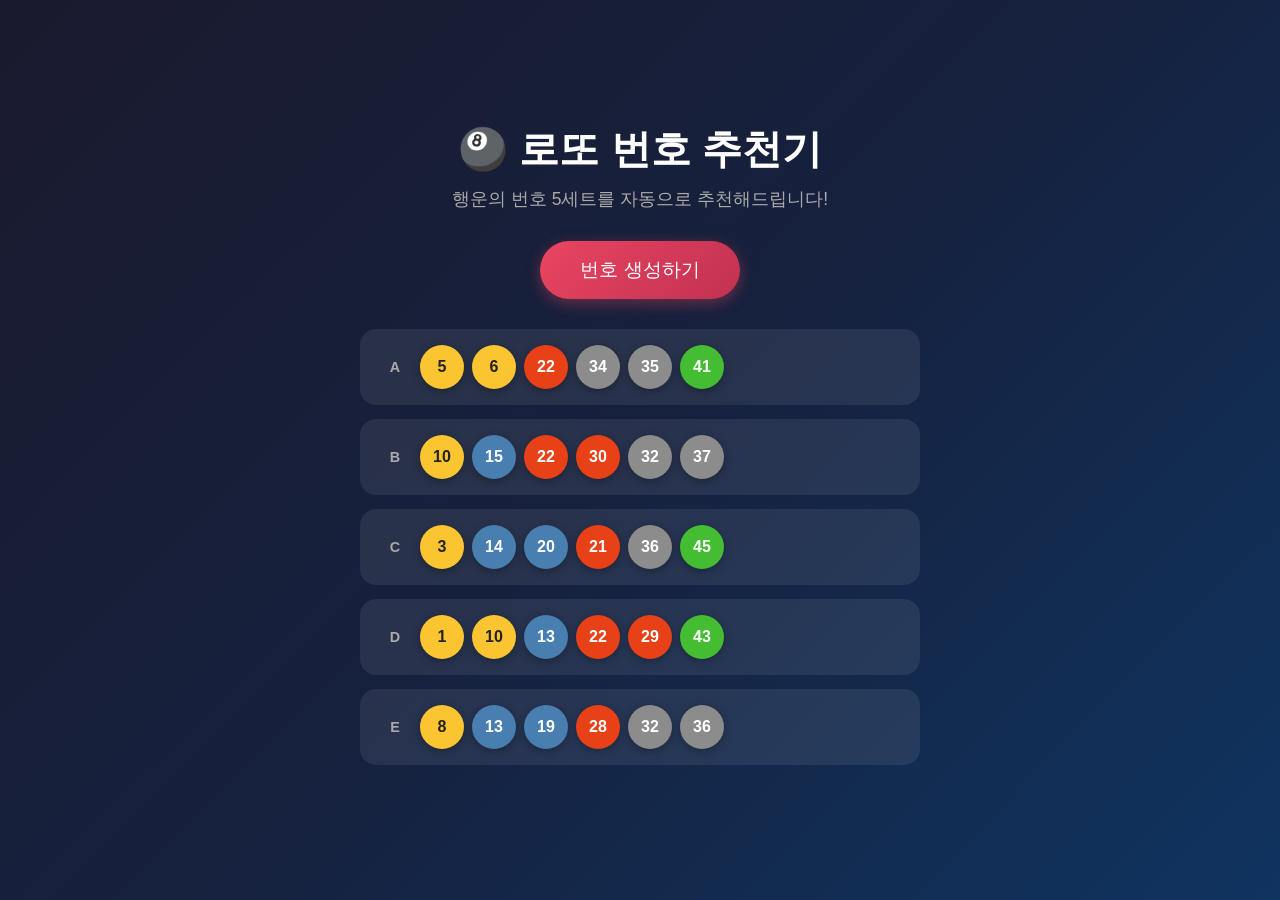
==== index.html @ ea596869 "Add lotto number generator page Create an interactive page that recommends 5 sets of Korean lotto (6" ====
<!doctype html>
<html lang="ko">
<head>
  <meta charset="UTF-8" />
  <meta name="viewport" content="width=device-width, initial-scale=1.0" />
  <title>로또 번호 추천기</title>
  <link href='/style.css' rel='stylesheet'>
</head>
<body>
  <div class="container">
    <h1>🎱 로또 번호 추천기</h1>
    <p class="subtitle">행운의 번호 5세트를 자동으로 추천해드립니다!</p>
    <button id="generateBtn" onclick="generateLotto()">번호 생성하기</button>
    <div id="results"></div>
  </div>
  <script defer type="text/javascript" src="/main.js"></script>
</body>
</html>
---- style.css ----
* {
  margin: 0;
  padding: 0;
  box-sizing: border-box;
}

body {
  font-family: 'Segoe UI', Tahoma, Geneva, Verdana, sans-serif;
  background: linear-gradient(135deg, #1a1a2e, #16213e, #0f3460);
  min-height: 100vh;
  display: flex;
  justify-content: center;
  align-items: center;
  color: #fff;
}

.container {
  text-align: center;
  padding: 40px 20px;
  max-width: 600px;
  width: 100%;
}

h1 {
  font-size: 2.5rem;
  margin-bottom: 10px;
}

.subtitle {
  font-size: 1.1rem;
  color: #aaa;
  margin-bottom: 30px;
}

#generateBtn {
  background: linear-gradient(135deg, #e94560, #c23152);
  color: #fff;
  border: none;
  padding: 16px 40px;
  font-size: 1.2rem;
  border-radius: 50px;
  cursor: pointer;
  transition: transform 0.2s, box-shadow 0.2s;
  box-shadow: 0 4px 15px rgba(233, 69, 96, 0.4);
}

#generateBtn:hover {
  transform: scale(1.05);
  box-shadow: 0 6px 20px rgba(233, 69, 96, 0.6);
}

#generateBtn:active {
  transform: scale(0.98);
}

#results {
  margin-top: 30px;
}

.set {
  background: rgba(255, 255, 255, 0.08);
  border-radius: 16px;
  padding: 16px 20px;
  margin-bottom: 14px;
  display: flex;
  align-items: center;
  gap: 10px;
  animation: fadeIn 0.4s ease forwards;
  opacity: 0;
}

.set-label {
  font-weight: bold;
  font-size: 0.9rem;
  color: #aaa;
  min-width: 30px;
}

.balls {
  display: flex;
  gap: 8px;
  flex-wrap: wrap;
}

.ball {
  width: 44px;
  height: 44px;
  border-radius: 50%;
  display: flex;
  justify-content: center;
  align-items: center;
  font-weight: bold;
  font-size: 1rem;
  color: #fff;
  box-shadow: 0 2px 8px rgba(0, 0, 0, 0.3);
}

.ball.range-1 { background: #fbc531; color: #222; }
.ball.range-2 { background: #487eb0; }
.ball.range-3 { background: #e84118; }
.ball.range-4 { background: #8c8c8c; }
.ball.range-5 { background: #44bd32; }

@keyframes fadeIn {
  from { opacity: 0; transform: translateY(10px); }
  to { opacity: 1; transform: translateY(0); }
}
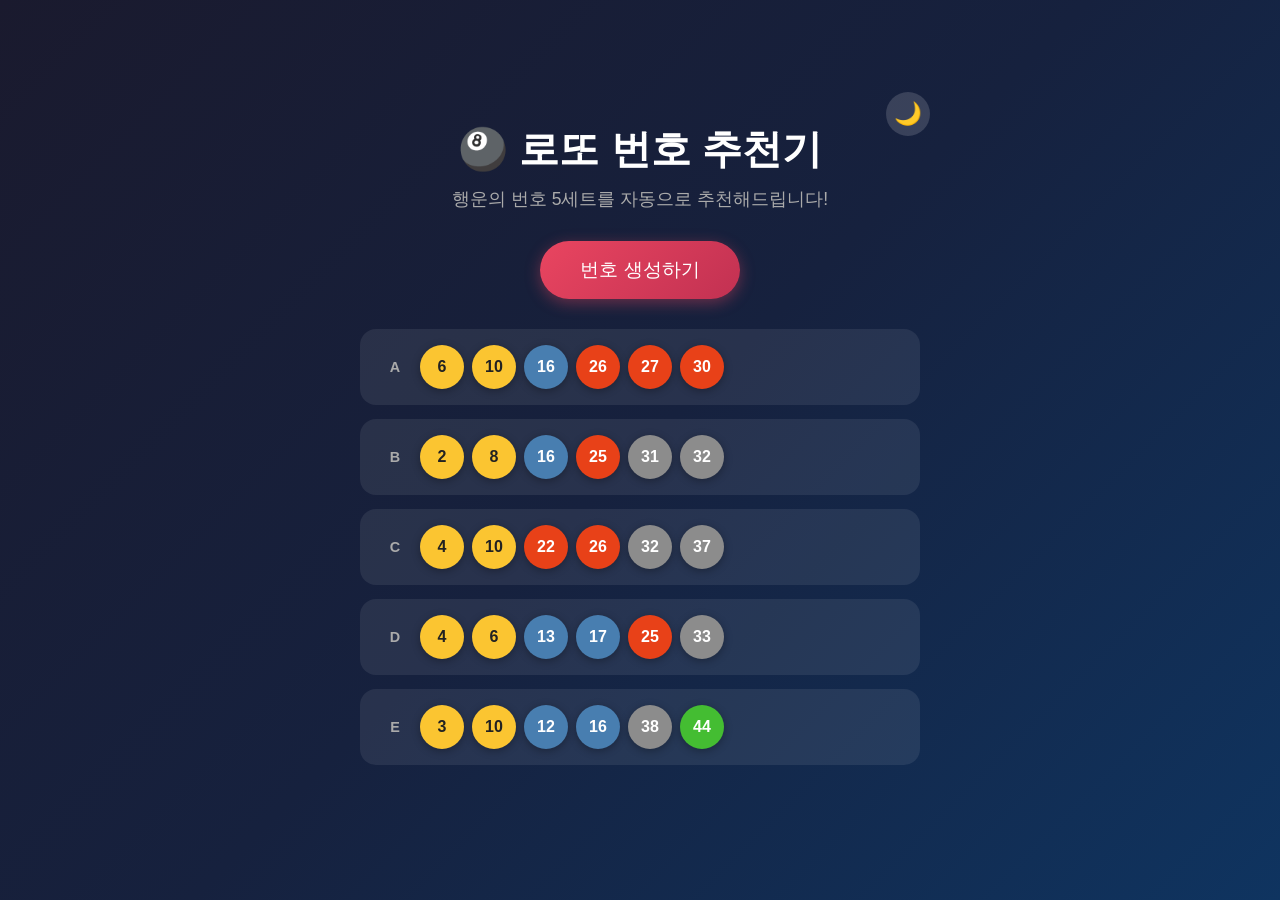
==== commit 384334e9: "Add dark/light mode toggle Add theme toggle button with localStorage persistence. Default is dark mo" ====
--- a/index.html
+++ b/index.html
@@ -8,6 +8,7 @@
 </head>
 <body>
   <div class="container">
+    <button id="themeToggle" onclick="toggleTheme()" aria-label="테마 전환">🌙</button>
     <h1>🎱 로또 번호 추천기</h1>
     <p class="subtitle">행운의 번호 5세트를 자동으로 추천해드립니다!</p>
     <button id="generateBtn" onclick="generateLotto()">번호 생성하기</button>
--- a/style.css
+++ b/style.css
@@ -4,6 +4,7 @@
   box-sizing: border-box;
 }
 
+/* Dark mode (default) */
 body {
   font-family: 'Segoe UI', Tahoma, Geneva, Verdana, sans-serif;
   background: linear-gradient(135deg, #1a1a2e, #16213e, #0f3460);
@@ -12,6 +13,13 @@
   justify-content: center;
   align-items: center;
   color: #fff;
+  transition: background 0.4s, color 0.4s;
+}
+
+/* Light mode */
+body.light {
+  background: linear-gradient(135deg, #f0f4f8, #d9e2ec, #bcccdc);
+  color: #222;
 }
 
 .container {
@@ -19,6 +27,7 @@
   padding: 40px 20px;
   max-width: 600px;
   width: 100%;
+  position: relative;
 }
 
 h1 {
@@ -30,6 +39,39 @@
   font-size: 1.1rem;
   color: #aaa;
   margin-bottom: 30px;
+  transition: color 0.4s;
+}
+
+body.light .subtitle {
+  color: #555;
+}
+
+/* Theme toggle button */
+#themeToggle {
+  position: absolute;
+  top: 10px;
+  right: 10px;
+  background: rgba(255, 255, 255, 0.15);
+  border: none;
+  width: 44px;
+  height: 44px;
+  border-radius: 50%;
+  font-size: 1.4rem;
+  cursor: pointer;
+  transition: background 0.3s, transform 0.2s;
+}
+
+#themeToggle:hover {
+  background: rgba(255, 255, 255, 0.25);
+  transform: scale(1.1);
+}
+
+body.light #themeToggle {
+  background: rgba(0, 0, 0, 0.1);
+}
+
+body.light #themeToggle:hover {
+  background: rgba(0, 0, 0, 0.2);
 }
 
 #generateBtn {
@@ -67,6 +109,11 @@
   gap: 10px;
   animation: fadeIn 0.4s ease forwards;
   opacity: 0;
+  transition: background 0.4s;
+}
+
+body.light .set {
+  background: rgba(0, 0, 0, 0.06);
 }
 
 .set-label {
@@ -74,6 +121,11 @@
   font-size: 0.9rem;
   color: #aaa;
   min-width: 30px;
+  transition: color 0.4s;
+}
+
+body.light .set-label {
+  color: #666;
 }
 
 .balls {
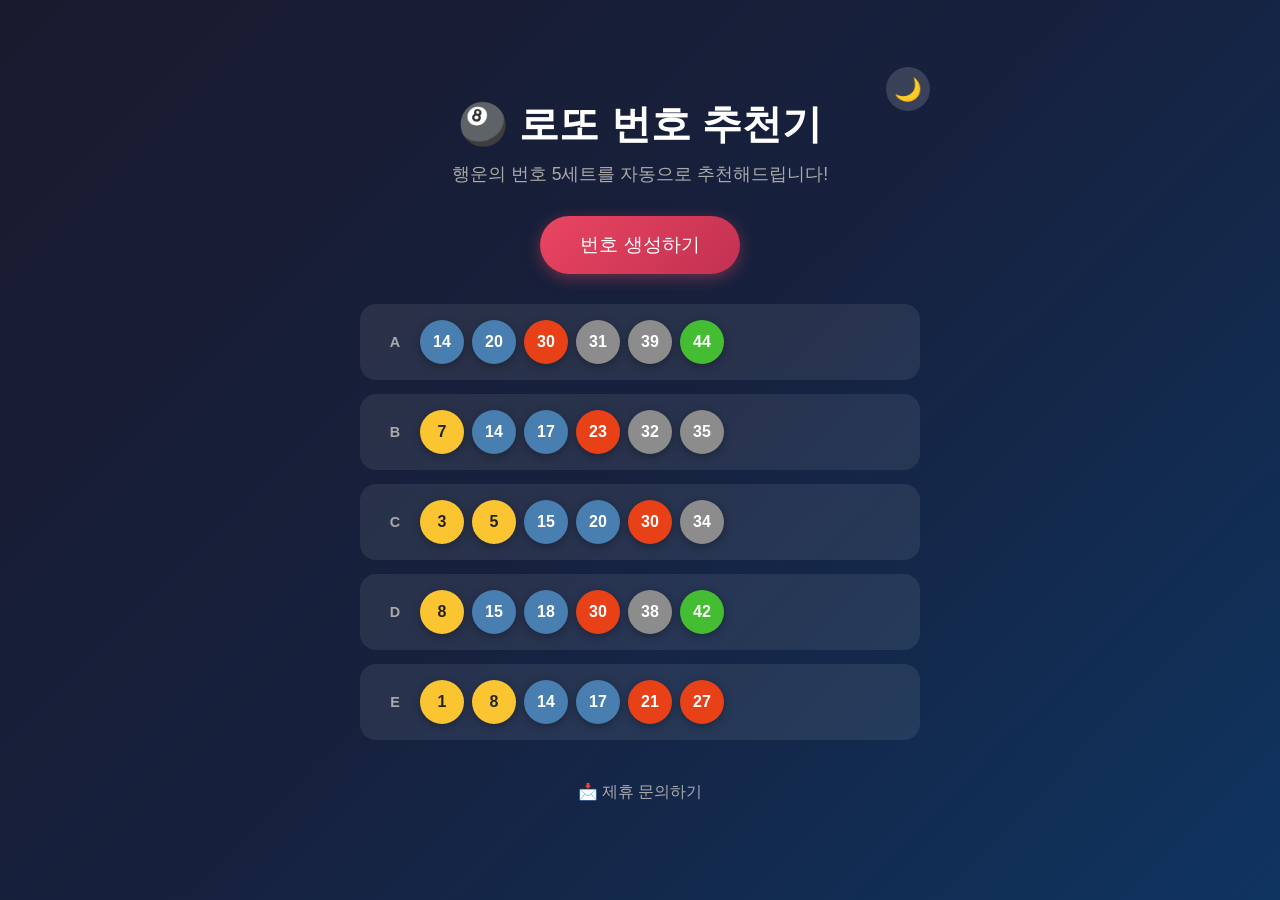
==== commit 532532ad: "Add partnership inquiry form with Formspree Add contact page with company name, contact person, emai" ====
--- a/index.html
+++ b/index.html
@@ -13,6 +13,7 @@
     <p class="subtitle">행운의 번호 5세트를 자동으로 추천해드립니다!</p>
     <button id="generateBtn" onclick="generateLotto()">번호 생성하기</button>
     <div id="results"></div>
+    <a href="/contact.html" class="contact-link">📩 제휴 문의하기</a>
   </div>
   <script defer type="text/javascript" src="/main.js"></script>
 </body>
--- a/style.css
+++ b/style.css
@@ -153,6 +153,23 @@
 .ball.range-4 { background: #8c8c8c; }
 .ball.range-5 { background: #44bd32; }
 
+.contact-link {
+  display: inline-block;
+  margin-top: 28px;
+  color: #aaa;
+  text-decoration: none;
+  font-size: 1rem;
+  transition: color 0.3s;
+}
+
+.contact-link:hover {
+  color: #e94560;
+}
+
+body.light .contact-link {
+  color: #666;
+}
+
 @keyframes fadeIn {
   from { opacity: 0; transform: translateY(10px); }
   to { opacity: 1; transform: translateY(0); }
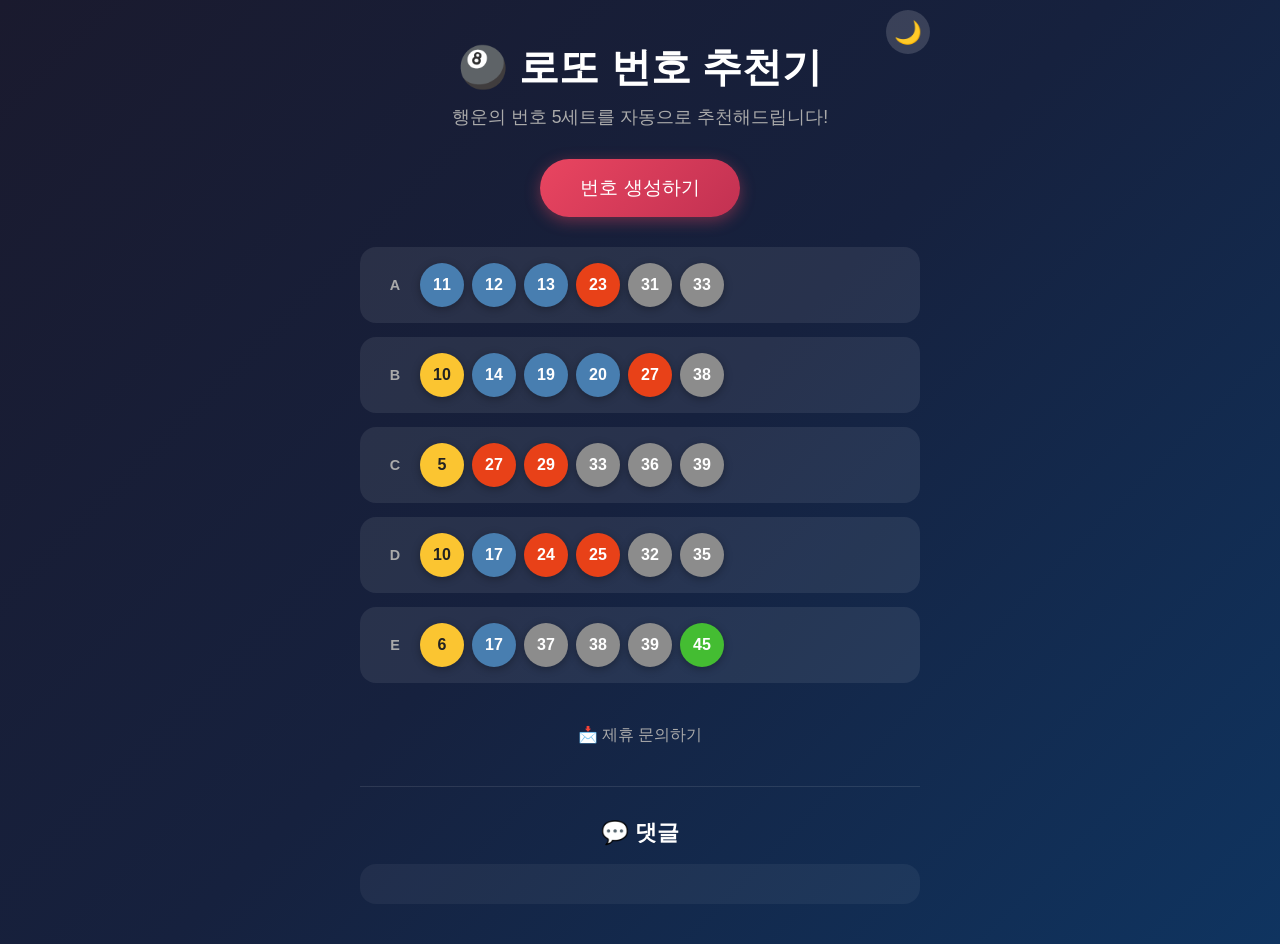
==== commit e840daad: "Add Disqus comments section to main page Integrate Disqus comment widget at the bottom of the lotto " ====
--- a/index.html
+++ b/index.html
@@ -14,7 +14,22 @@
     <button id="generateBtn" onclick="generateLotto()">번호 생성하기</button>
     <div id="results"></div>
     <a href="/contact.html" class="contact-link">📩 제휴 문의하기</a>
+
+    <div class="disqus-section">
+      <h2>💬 댓글</h2>
+      <div id="disqus_thread"></div>
+    </div>
   </div>
+
+  <script>
+    (function() {
+      var d = document, s = d.createElement('script');
+      s.src = 'https://roddo-beonho-cuceongi.disqus.com/embed.js';
+      s.setAttribute('data-timestamp', +new Date());
+      (d.head || d.body).appendChild(s);
+    })();
+  </script>
+  <noscript>Please enable JavaScript to view the <a href="https://disqus.com/?ref_noscript">comments powered by Disqus.</a></noscript>
   <script defer type="text/javascript" src="/main.js"></script>
 </body>
 </html>
--- a/style.css
+++ b/style.css
@@ -170,6 +170,33 @@
   color: #666;
 }
 
+.disqus-section {
+  margin-top: 40px;
+  padding-top: 30px;
+  border-top: 1px solid rgba(255, 255, 255, 0.1);
+  text-align: left;
+}
+
+body.light .disqus-section {
+  border-top-color: rgba(0, 0, 0, 0.1);
+}
+
+.disqus-section h2 {
+  font-size: 1.4rem;
+  margin-bottom: 16px;
+  text-align: center;
+}
+
+#disqus_thread {
+  background: rgba(255, 255, 255, 0.05);
+  border-radius: 16px;
+  padding: 20px;
+}
+
+body.light #disqus_thread {
+  background: rgba(0, 0, 0, 0.03);
+}
+
 @keyframes fadeIn {
   from { opacity: 0; transform: translateY(10px); }
   to { opacity: 1; transform: translateY(0); }
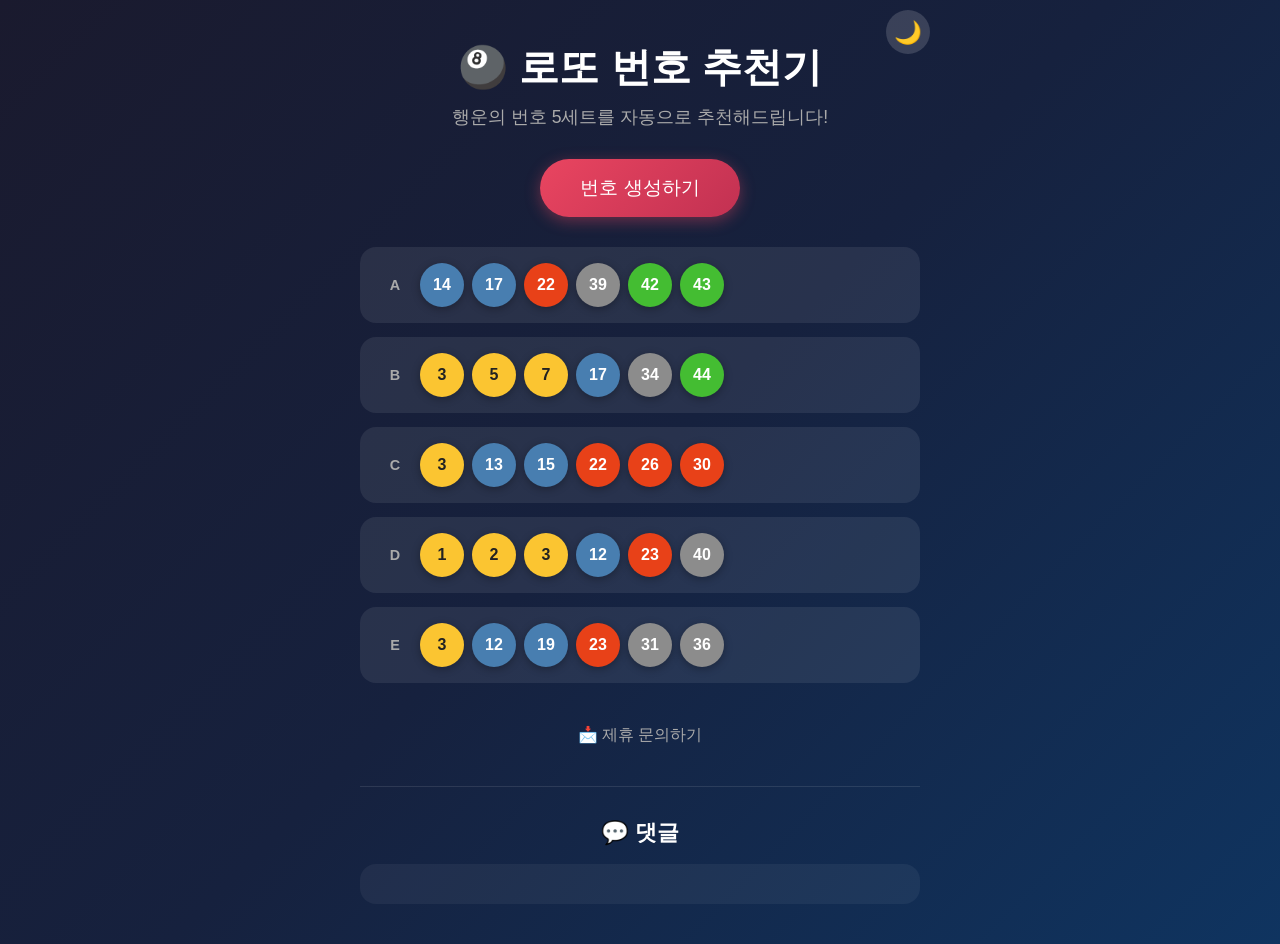
==== commit 80995f7b: "Add Google AdSense to all pages Add AdSense script (ca-pub-8860670766512405) to index.html and conta" ====
--- a/index.html
+++ b/index.html
@@ -5,6 +5,8 @@
   <meta name="viewport" content="width=device-width, initial-scale=1.0" />
   <title>로또 번호 추천기</title>
   <link href='/style.css' rel='stylesheet'>
+  <script async src="https://pagead2.googlesyndication.com/pagead/js/adsbygoogle.js?client=ca-pub-8860670766512405"
+     crossorigin="anonymous"></script>
 </head>
 <body>
   <div class="container">
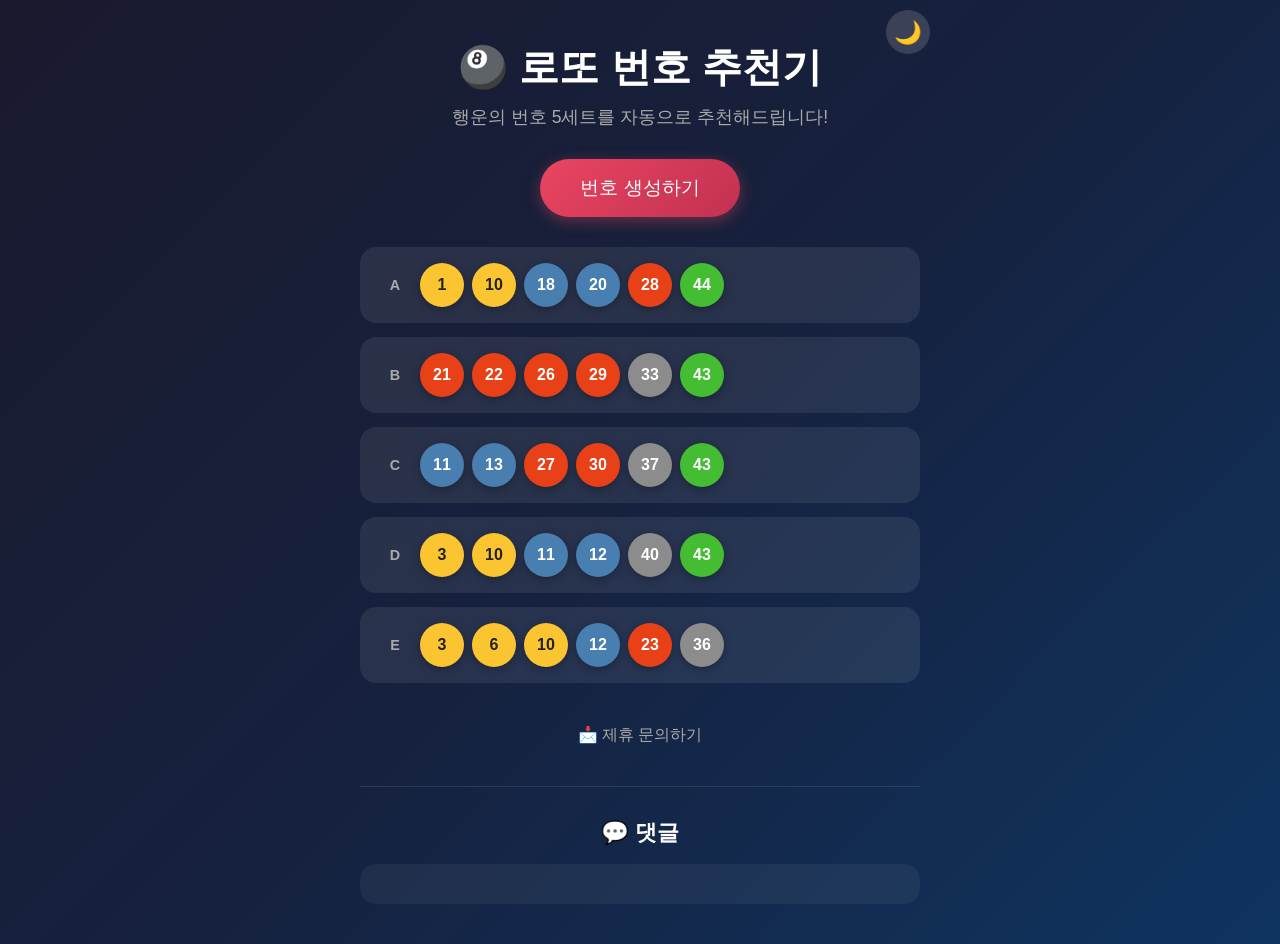
==== commit 50276673: "Add ads.txt and AdSense meta tag for site verification Add ads.txt for AdSense publisher verificatio" ====
--- a/index.html
+++ b/index.html
@@ -3,6 +3,7 @@
 <head>
   <meta charset="UTF-8" />
   <meta name="viewport" content="width=device-width, initial-scale=1.0" />
+  <meta name="google-adsense-account" content="ca-pub-8860670766512405">
   <title>로또 번호 추천기</title>
   <link href='/style.css' rel='stylesheet'>
   <script async src="https://pagead2.googlesyndication.com/pagead/js/adsbygoogle.js?client=ca-pub-8860670766512405"
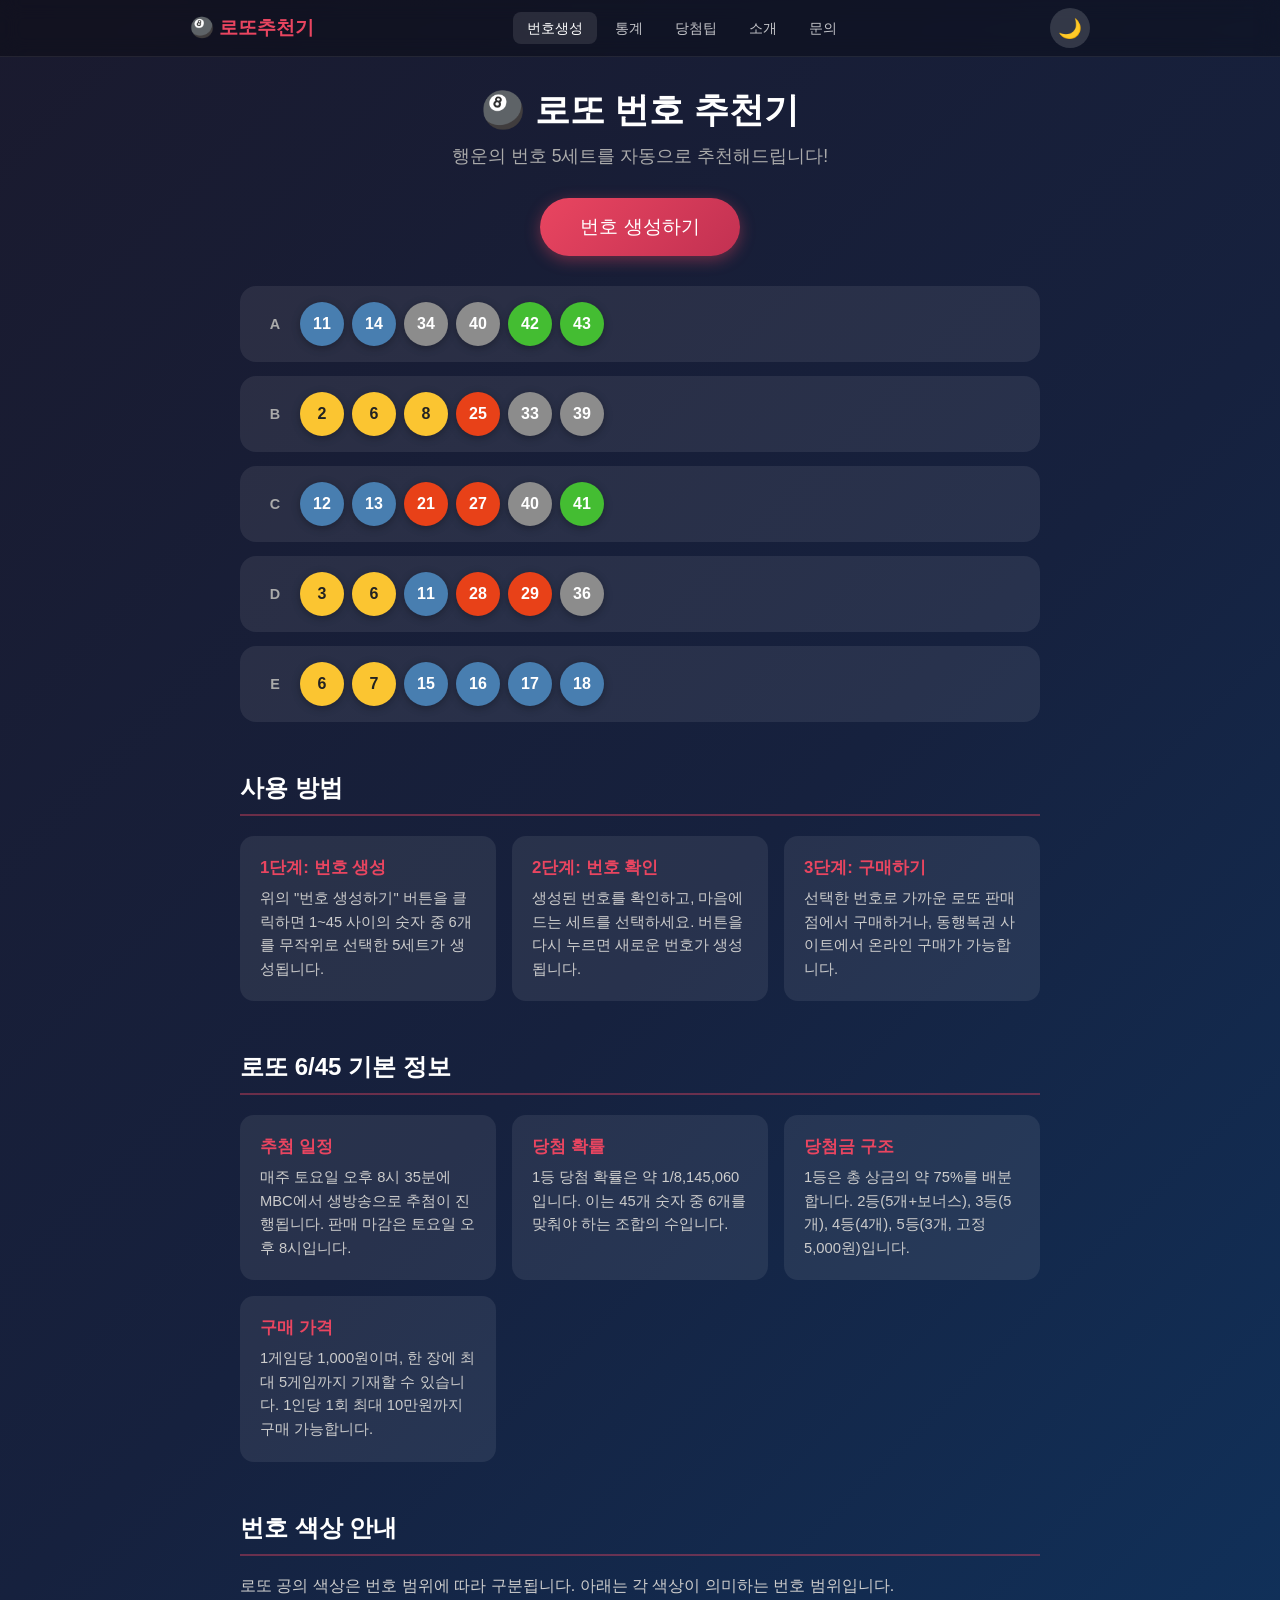
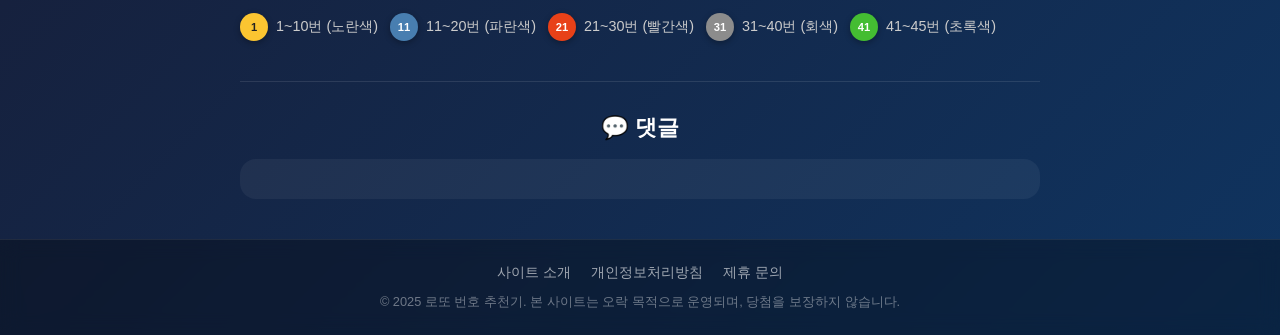
==== commit 67aa1b2d: "Add rich content pages and site-wide navigation for AdSense readiness Add tips, stats, about, and pr" ====
--- a/index.html
+++ b/index.html
@@ -4,25 +4,131 @@
   <meta charset="UTF-8" />
   <meta name="viewport" content="width=device-width, initial-scale=1.0" />
   <meta name="google-adsense-account" content="ca-pub-8860670766512405">
-  <title>로또 번호 추천기</title>
+  <title>로또 번호 추천기 - 무료 로또 6/45 번호 생성기</title>
+  <meta name="description" content="로또 6/45 번호를 무료로 자동 생성해드립니다. 랜덤 번호 추천, 당첨 확률 정보, 번호 선택 전략까지 한곳에서 확인하세요.">
+  <meta name="keywords" content="로또, 로또번호, 로또번호추천, 로또생성기, 6/45, 로또당첨, 번호추천">
+  <meta property="og:title" content="로또 번호 추천기 - 무료 로또 6/45 번호 생성기">
+  <meta property="og:description" content="행운의 로또 번호 5세트를 자동으로 추천해드립니다. 번호 통계와 당첨 팁도 함께 확인하세요.">
+  <meta property="og:type" content="website">
   <link href='/style.css' rel='stylesheet'>
   <script async src="https://pagead2.googlesyndication.com/pagead/js/adsbygoogle.js?client=ca-pub-8860670766512405"
      crossorigin="anonymous"></script>
 </head>
 <body>
-  <div class="container">
-    <button id="themeToggle" onclick="toggleTheme()" aria-label="테마 전환">🌙</button>
-    <h1>🎱 로또 번호 추천기</h1>
-    <p class="subtitle">행운의 번호 5세트를 자동으로 추천해드립니다!</p>
-    <button id="generateBtn" onclick="generateLotto()">번호 생성하기</button>
-    <div id="results"></div>
-    <a href="/contact.html" class="contact-link">📩 제휴 문의하기</a>
+  <!-- Navigation -->
+  <nav class="nav">
+    <div class="nav-inner">
+      <a href="/index.html" class="nav-logo">🎱 로또추천기</a>
+      <button class="nav-hamburger" onclick="toggleNav()" aria-label="메뉴">☰</button>
+      <ul class="nav-links">
+        <li><a href="/index.html" class="active">번호생성</a></li>
+        <li><a href="/stats.html">통계</a></li>
+        <li><a href="/tips.html">당첨팁</a></li>
+        <li><a href="/about.html">소개</a></li>
+        <li><a href="/contact.html">문의</a></li>
+      </ul>
+      <div class="nav-right">
+        <button id="themeToggle" onclick="toggleTheme()" aria-label="테마 전환">🌙</button>
+      </div>
+    </div>
+  </nav>
 
-    <div class="disqus-section">
-      <h2>💬 댓글</h2>
-      <div id="disqus_thread"></div>
+  <!-- Main Content -->
+  <div class="main-content">
+    <div class="container">
+      <h1>🎱 로또 번호 추천기</h1>
+      <p class="subtitle">행운의 번호 5세트를 자동으로 추천해드립니다!</p>
+
+      <button id="generateBtn" onclick="generateLotto()">번호 생성하기</button>
+      <div id="results"></div>
+
+      <!-- How to Use -->
+      <div class="info-section">
+        <h2>사용 방법</h2>
+        <div class="info-grid">
+          <div class="info-card">
+            <h3>1단계: 번호 생성</h3>
+            <p>위의 "번호 생성하기" 버튼을 클릭하면 1~45 사이의 숫자 중 6개를 무작위로 선택한 5세트가 생성됩니다.</p>
+          </div>
+          <div class="info-card">
+            <h3>2단계: 번호 확인</h3>
+            <p>생성된 번호를 확인하고, 마음에 드는 세트를 선택하세요. 버튼을 다시 누르면 새로운 번호가 생성됩니다.</p>
+          </div>
+          <div class="info-card">
+            <h3>3단계: 구매하기</h3>
+            <p>선택한 번호로 가까운 로또 판매점에서 구매하거나, 동행복권 사이트에서 온라인 구매가 가능합니다.</p>
+          </div>
+        </div>
+      </div>
+
+      <!-- Lotto Basic Info -->
+      <div class="info-section">
+        <h2>로또 6/45 기본 정보</h2>
+        <div class="info-grid">
+          <div class="info-card">
+            <h3>추첨 일정</h3>
+            <p>매주 토요일 오후 8시 35분에 MBC에서 생방송으로 추첨이 진행됩니다. 판매 마감은 토요일 오후 8시입니다.</p>
+          </div>
+          <div class="info-card">
+            <h3>당첨 확률</h3>
+            <p>1등 당첨 확률은 약 1/8,145,060입니다. 이는 45개 숫자 중 6개를 맞춰야 하는 조합의 수입니다.</p>
+          </div>
+          <div class="info-card">
+            <h3>당첨금 구조</h3>
+            <p>1등은 총 상금의 약 75%를 배분합니다. 2등(5개+보너스), 3등(5개), 4등(4개), 5등(3개, 고정 5,000원)입니다.</p>
+          </div>
+          <div class="info-card">
+            <h3>구매 가격</h3>
+            <p>1게임당 1,000원이며, 한 장에 최대 5게임까지 기재할 수 있습니다. 1인당 1회 최대 10만원까지 구매 가능합니다.</p>
+          </div>
+        </div>
+      </div>
+
+      <!-- Color Guide -->
+      <div class="info-section">
+        <h2>번호 색상 안내</h2>
+        <p style="margin-bottom:16px;color:#ccc;">로또 공의 색상은 번호 범위에 따라 구분됩니다. 아래는 각 색상이 의미하는 번호 범위입니다.</p>
+        <div class="color-guide">
+          <div class="color-item">
+            <span class="color-dot" style="background:#fbc531;color:#222;">1</span>
+            <span>1~10번 (노란색)</span>
+          </div>
+          <div class="color-item">
+            <span class="color-dot" style="background:#487eb0;">11</span>
+            <span>11~20번 (파란색)</span>
+          </div>
+          <div class="color-item">
+            <span class="color-dot" style="background:#e84118;">21</span>
+            <span>21~30번 (빨간색)</span>
+          </div>
+          <div class="color-item">
+            <span class="color-dot" style="background:#8c8c8c;">31</span>
+            <span>31~40번 (회색)</span>
+          </div>
+          <div class="color-item">
+            <span class="color-dot" style="background:#44bd32;">41</span>
+            <span>41~45번 (초록색)</span>
+          </div>
+        </div>
+      </div>
+
+      <!-- Disqus Comments -->
+      <div class="disqus-section">
+        <h2>💬 댓글</h2>
+        <div id="disqus_thread"></div>
+      </div>
     </div>
   </div>
+
+  <!-- Footer -->
+  <footer class="footer">
+    <div class="footer-links">
+      <a href="/about.html">사이트 소개</a>
+      <a href="/privacy.html">개인정보처리방침</a>
+      <a href="/contact.html">제휴 문의</a>
+    </div>
+    <p class="footer-copy">&copy; 2025 로또 번호 추천기. 본 사이트는 오락 목적으로 운영되며, 당첨을 보장하지 않습니다.</p>
+  </footer>
 
   <script>
     (function() {
--- a/style.css
+++ b/style.css
@@ -9,11 +9,10 @@
   font-family: 'Segoe UI', Tahoma, Geneva, Verdana, sans-serif;
   background: linear-gradient(135deg, #1a1a2e, #16213e, #0f3460);
   min-height: 100vh;
-  display: flex;
-  justify-content: center;
-  align-items: center;
   color: #fff;
   transition: background 0.4s, color 0.4s;
+  display: flex;
+  flex-direction: column;
 }
 
 /* Light mode */
@@ -22,16 +21,133 @@
   color: #222;
 }
 
+/* ===== Navigation ===== */
+.nav {
+  background: rgba(0, 0, 0, 0.3);
+  backdrop-filter: blur(10px);
+  padding: 0 20px;
+  position: sticky;
+  top: 0;
+  z-index: 100;
+  border-bottom: 1px solid rgba(255, 255, 255, 0.08);
+}
+
+body.light .nav {
+  background: rgba(255, 255, 255, 0.7);
+  border-bottom: 1px solid rgba(0, 0, 0, 0.08);
+}
+
+.nav-inner {
+  max-width: 900px;
+  margin: 0 auto;
+  display: flex;
+  align-items: center;
+  justify-content: space-between;
+  height: 56px;
+}
+
+.nav-logo {
+  font-size: 1.2rem;
+  font-weight: 700;
+  color: #e94560;
+  text-decoration: none;
+}
+
+.nav-links {
+  display: flex;
+  align-items: center;
+  gap: 4px;
+  list-style: none;
+}
+
+.nav-links a {
+  color: rgba(255, 255, 255, 0.75);
+  text-decoration: none;
+  padding: 8px 14px;
+  border-radius: 8px;
+  font-size: 0.9rem;
+  transition: background 0.2s, color 0.2s;
+}
+
+.nav-links a:hover,
+.nav-links a.active {
+  background: rgba(255, 255, 255, 0.1);
+  color: #fff;
+}
+
+body.light .nav-links a {
+  color: rgba(0, 0, 0, 0.6);
+}
+
+body.light .nav-links a:hover,
+body.light .nav-links a.active {
+  background: rgba(0, 0, 0, 0.07);
+  color: #222;
+}
+
+.nav-right {
+  display: flex;
+  align-items: center;
+  gap: 8px;
+}
+
+#themeToggle {
+  background: rgba(255, 255, 255, 0.15);
+  border: none;
+  width: 40px;
+  height: 40px;
+  border-radius: 50%;
+  font-size: 1.2rem;
+  cursor: pointer;
+  transition: background 0.3s, transform 0.2s;
+  display: flex;
+  align-items: center;
+  justify-content: center;
+}
+
+#themeToggle:hover {
+  background: rgba(255, 255, 255, 0.25);
+  transform: scale(1.1);
+}
+
+body.light #themeToggle {
+  background: rgba(0, 0, 0, 0.1);
+}
+
+body.light #themeToggle:hover {
+  background: rgba(0, 0, 0, 0.2);
+}
+
+.nav-hamburger {
+  display: none;
+  background: none;
+  border: none;
+  color: #fff;
+  font-size: 1.5rem;
+  cursor: pointer;
+  padding: 4px;
+}
+
+body.light .nav-hamburger {
+  color: #222;
+}
+
+/* ===== Main Content ===== */
+.main-content {
+  flex: 1;
+  display: flex;
+  justify-content: center;
+  padding: 30px 20px 40px;
+}
+
 .container {
   text-align: center;
-  padding: 40px 20px;
-  max-width: 600px;
+  max-width: 800px;
   width: 100%;
-  position: relative;
 }
 
 h1 {
-  font-size: 2.5rem;
+  font-size: 2.2rem;
   margin-bottom: 10px;
 }
 
@@ -46,34 +162,7 @@
   color: #555;
 }
 
-/* Theme toggle button */
-#themeToggle {
-  position: absolute;
-  top: 10px;
-  right: 10px;
-  background: rgba(255, 255, 255, 0.15);
-  border: none;
-  width: 44px;
-  height: 44px;
-  border-radius: 50%;
-  font-size: 1.4rem;
-  cursor: pointer;
-  transition: background 0.3s, transform 0.2s;
-}
-
-#themeToggle:hover {
-  background: rgba(255, 255, 255, 0.25);
-  transform: scale(1.1);
-}
-
-body.light #themeToggle {
-  background: rgba(0, 0, 0, 0.1);
-}
-
-body.light #themeToggle:hover {
-  background: rgba(0, 0, 0, 0.2);
-}
-
+/* ===== Generate Button ===== */
 #generateBtn {
   background: linear-gradient(135deg, #e94560, #c23152);
   color: #fff;
@@ -95,6 +184,7 @@
   transform: scale(0.98);
 }
 
+/* ===== Lotto Results ===== */
 #results {
   margin-top: 30px;
 }
@@ -153,6 +243,310 @@
 .ball.range-4 { background: #8c8c8c; }
 .ball.range-5 { background: #44bd32; }
 
+/* ===== Info Sections ===== */
+.info-section {
+  margin-top: 50px;
+  text-align: left;
+}
+
+.info-section h2 {
+  font-size: 1.5rem;
+  margin-bottom: 20px;
+  padding-bottom: 10px;
+  border-bottom: 2px solid rgba(233, 69, 96, 0.4);
+}
+
+.info-grid {
+  display: grid;
+  grid-template-columns: repeat(auto-fit, minmax(220px, 1fr));
+  gap: 16px;
+  margin-bottom: 24px;
+}
+
+.info-card {
+  background: rgba(255, 255, 255, 0.08);
+  border-radius: 14px;
+  padding: 20px;
+  transition: background 0.4s, transform 0.2s;
+}
+
+.info-card:hover {
+  transform: translateY(-2px);
+}
+
+body.light .info-card {
+  background: rgba(0, 0, 0, 0.05);
+}
+
+.info-card h3 {
+  font-size: 1.05rem;
+  margin-bottom: 8px;
+  color: #e94560;
+}
+
+.info-card p {
+  font-size: 0.92rem;
+  line-height: 1.6;
+  color: #ccc;
+}
+
+body.light .info-card p {
+  color: #555;
+}
+
+/* Color guide */
+.color-guide {
+  display: flex;
+  flex-wrap: wrap;
+  gap: 12px;
+  margin-top: 12px;
+}
+
+.color-item {
+  display: flex;
+  align-items: center;
+  gap: 8px;
+  font-size: 0.9rem;
+  color: #ccc;
+}
+
+body.light .color-item {
+  color: #555;
+}
+
+.color-dot {
+  width: 28px;
+  height: 28px;
+  border-radius: 50%;
+  display: inline-flex;
+  align-items: center;
+  justify-content: center;
+  font-size: 0.7rem;
+  font-weight: bold;
+  color: #fff;
+  box-shadow: 0 2px 6px rgba(0, 0, 0, 0.3);
+}
+
+/* ===== Content Blocks (Tips, About, Privacy) ===== */
+.content-block {
+  background: rgba(255, 255, 255, 0.08);
+  border-radius: 16px;
+  padding: 28px;
+  margin-bottom: 24px;
+  text-align: left;
+  transition: background 0.4s;
+}
+
+body.light .content-block {
+  background: rgba(0, 0, 0, 0.05);
+}
+
+.content-block h2 {
+  font-size: 1.4rem;
+  margin-bottom: 16px;
+  color: #e94560;
+}
+
+.content-block h3 {
+  font-size: 1.1rem;
+  margin: 18px 0 10px;
+}
+
+.content-block p {
+  font-size: 0.95rem;
+  line-height: 1.75;
+  color: #ccc;
+  margin-bottom: 10px;
+}
+
+body.light .content-block p {
+  color: #444;
+}
+
+.content-block ul,
+.content-block ol {
+  margin: 10px 0 10px 24px;
+  font-size: 0.95rem;
+  line-height: 1.75;
+  color: #ccc;
+}
+
+body.light .content-block ul,
+body.light .content-block ol {
+  color: #444;
+}
+
+.content-block li {
+  margin-bottom: 6px;
+}
+
+/* ===== FAQ ===== */
+.faq-item {
+  margin-bottom: 18px;
+}
+
+.faq-q {
+  font-weight: 700;
+  font-size: 1rem;
+  margin-bottom: 6px;
+  color: #e94560;
+}
+
+.faq-a {
+  font-size: 0.93rem;
+  line-height: 1.7;
+  color: #ccc;
+}
+
+body.light .faq-a {
+  color: #444;
+}
+
+/* ===== Stats Page ===== */
+.chart-container {
+  background: rgba(255, 255, 255, 0.06);
+  border-radius: 16px;
+  padding: 24px;
+  margin-bottom: 24px;
+  overflow-x: auto;
+}
+
+body.light .chart-container {
+  background: rgba(0, 0, 0, 0.04);
+}
+
+.chart-title {
+  font-size: 1.2rem;
+  margin-bottom: 16px;
+  text-align: center;
+}
+
+.bar-chart {
+  display: flex;
+  align-items: flex-end;
+  gap: 3px;
+  height: 200px;
+  padding: 0 4px;
+  min-width: 600px;
+}
+
+.bar-wrapper {
+  flex: 1;
+  display: flex;
+  flex-direction: column;
+  align-items: center;
+  height: 100%;
+  justify-content: flex-end;
+}
+
+.bar {
+  width: 100%;
+  max-width: 14px;
+  border-radius: 3px 3px 0 0;
+  transition: height 0.6s ease;
+  min-height: 2px;
+}
+
+.bar-label {
+  font-size: 0.6rem;
+  margin-top: 4px;
+  color: #aaa;
+}
+
+body.light .bar-label {
+  color: #666;
+}
+
+.recent-draws {
+  width: 100%;
+  border-collapse: collapse;
+  margin-top: 12px;
+}
+
+.recent-draws th,
+.recent-draws td {
+  padding: 10px 12px;
+  text-align: center;
+  font-size: 0.9rem;
+}
+
+.recent-draws th {
+  background: rgba(233, 69, 96, 0.2);
+  border-bottom: 2px solid rgba(233, 69, 96, 0.4);
+  font-weight: 600;
+}
+
+.recent-draws tr:nth-child(even) {
+  background: rgba(255, 255, 255, 0.04);
+}
+
+body.light .recent-draws tr:nth-child(even) {
+  background: rgba(0, 0, 0, 0.03);
+}
+
+.analysis-grid {
+  display: grid;
+  grid-template-columns: repeat(auto-fit, minmax(200px, 1fr));
+  gap: 16px;
+  margin-top: 16px;
+}
+
+.analysis-card {
+  background: rgba(255, 255, 255, 0.06);
+  border-radius: 12px;
+  padding: 18px;
+  text-align: center;
+}
+
+body.light .analysis-card {
+  background: rgba(0, 0, 0, 0.04);
+}
+
+.analysis-card .label {
+  font-size: 0.85rem;
+  color: #aaa;
+  margin-bottom: 8px;
+}
+
+body.light .analysis-card .label {
+  color: #666;
+}
+
+.analysis-card .value {
+  font-size: 1.4rem;
+  font-weight: 700;
+  color: #e94560;
+}
+
+/* ===== Disqus Section ===== */
+.disqus-section {
+  margin-top: 40px;
+  padding-top: 30px;
+  border-top: 1px solid rgba(255, 255, 255, 0.1);
+  text-align: left;
+}
+
+body.light .disqus-section {
+  border-top-color: rgba(0, 0, 0, 0.1);
+}
+
+.disqus-section h2 {
+  font-size: 1.4rem;
+  margin-bottom: 16px;
+  text-align: center;
+}
+
+#disqus_thread {
+  background: rgba(255, 255, 255, 0.05);
+  border-radius: 16px;
+  padding: 20px;
+}
+
+body.light #disqus_thread {
+  background: rgba(0, 0, 0, 0.03);
+}
+
+/* ===== Contact Link (legacy) ===== */
 .contact-link {
   display: inline-block;
   margin-top: 28px;
@@ -170,34 +564,94 @@
   color: #666;
 }
 
-.disqus-section {
-  margin-top: 40px;
-  padding-top: 30px;
-  border-top: 1px solid rgba(255, 255, 255, 0.1);
-  text-align: left;
-}
-
-body.light .disqus-section {
-  border-top-color: rgba(0, 0, 0, 0.1);
-}
-
-.disqus-section h2 {
-  font-size: 1.4rem;
-  margin-bottom: 16px;
+/* ===== Footer ===== */
+.footer {
+  background: rgba(0, 0, 0, 0.3);
+  backdrop-filter: blur(10px);
+  padding: 24px 20px;
   text-align: center;
-}
-
-#disqus_thread {
-  background: rgba(255, 255, 255, 0.05);
-  border-radius: 16px;
-  padding: 20px;
-}
-
-body.light #disqus_thread {
-  background: rgba(0, 0, 0, 0.03);
-}
-
+  border-top: 1px solid rgba(255, 255, 255, 0.08);
+  margin-top: auto;
+}
+
+body.light .footer {
+  background: rgba(255, 255, 255, 0.7);
+  border-top: 1px solid rgba(0, 0, 0, 0.08);
+}
+
+.footer-links {
+  display: flex;
+  justify-content: center;
+  gap: 20px;
+  margin-bottom: 12px;
+  flex-wrap: wrap;
+}
+
+.footer-links a {
+  color: rgba(255, 255, 255, 0.6);
+  text-decoration: none;
+  font-size: 0.85rem;
+  transition: color 0.2s;
+}
+
+.footer-links a:hover {
+  color: #e94560;
+}
+
+body.light .footer-links a {
+  color: rgba(0, 0, 0, 0.5);
+}
+
+.footer-copy {
+  font-size: 0.8rem;
+  color: rgba(255, 255, 255, 0.4);
+}
+
+body.light .footer-copy {
+  color: rgba(0, 0, 0, 0.35);
+}
+
+/* ===== Animations ===== */
 @keyframes fadeIn {
   from { opacity: 0; transform: translateY(10px); }
   to { opacity: 1; transform: translateY(0); }
 }
+
+/* ===== Responsive ===== */
+@media (max-width: 640px) {
+  .nav-links {
+    display: none;
+    position: absolute;
+    top: 56px;
+    left: 0;
+    right: 0;
+    flex-direction: column;
+    background: rgba(0, 0, 0, 0.95);
+    padding: 12px;
+    gap: 2px;
+  }
+
+  body.light .nav-links {
+    background: rgba(255, 255, 255, 0.95);
+  }
+
+  .nav-links.open {
+    display: flex;
+  }
+
+  .nav-hamburger {
+    display: block;
+  }
+
+  h1 {
+    font-size: 1.7rem;
+  }
+
+  .info-grid {
+    grid-template-columns: 1fr;
+  }
+
+  .bar-chart {
+    min-width: 500px;
+  }
+}
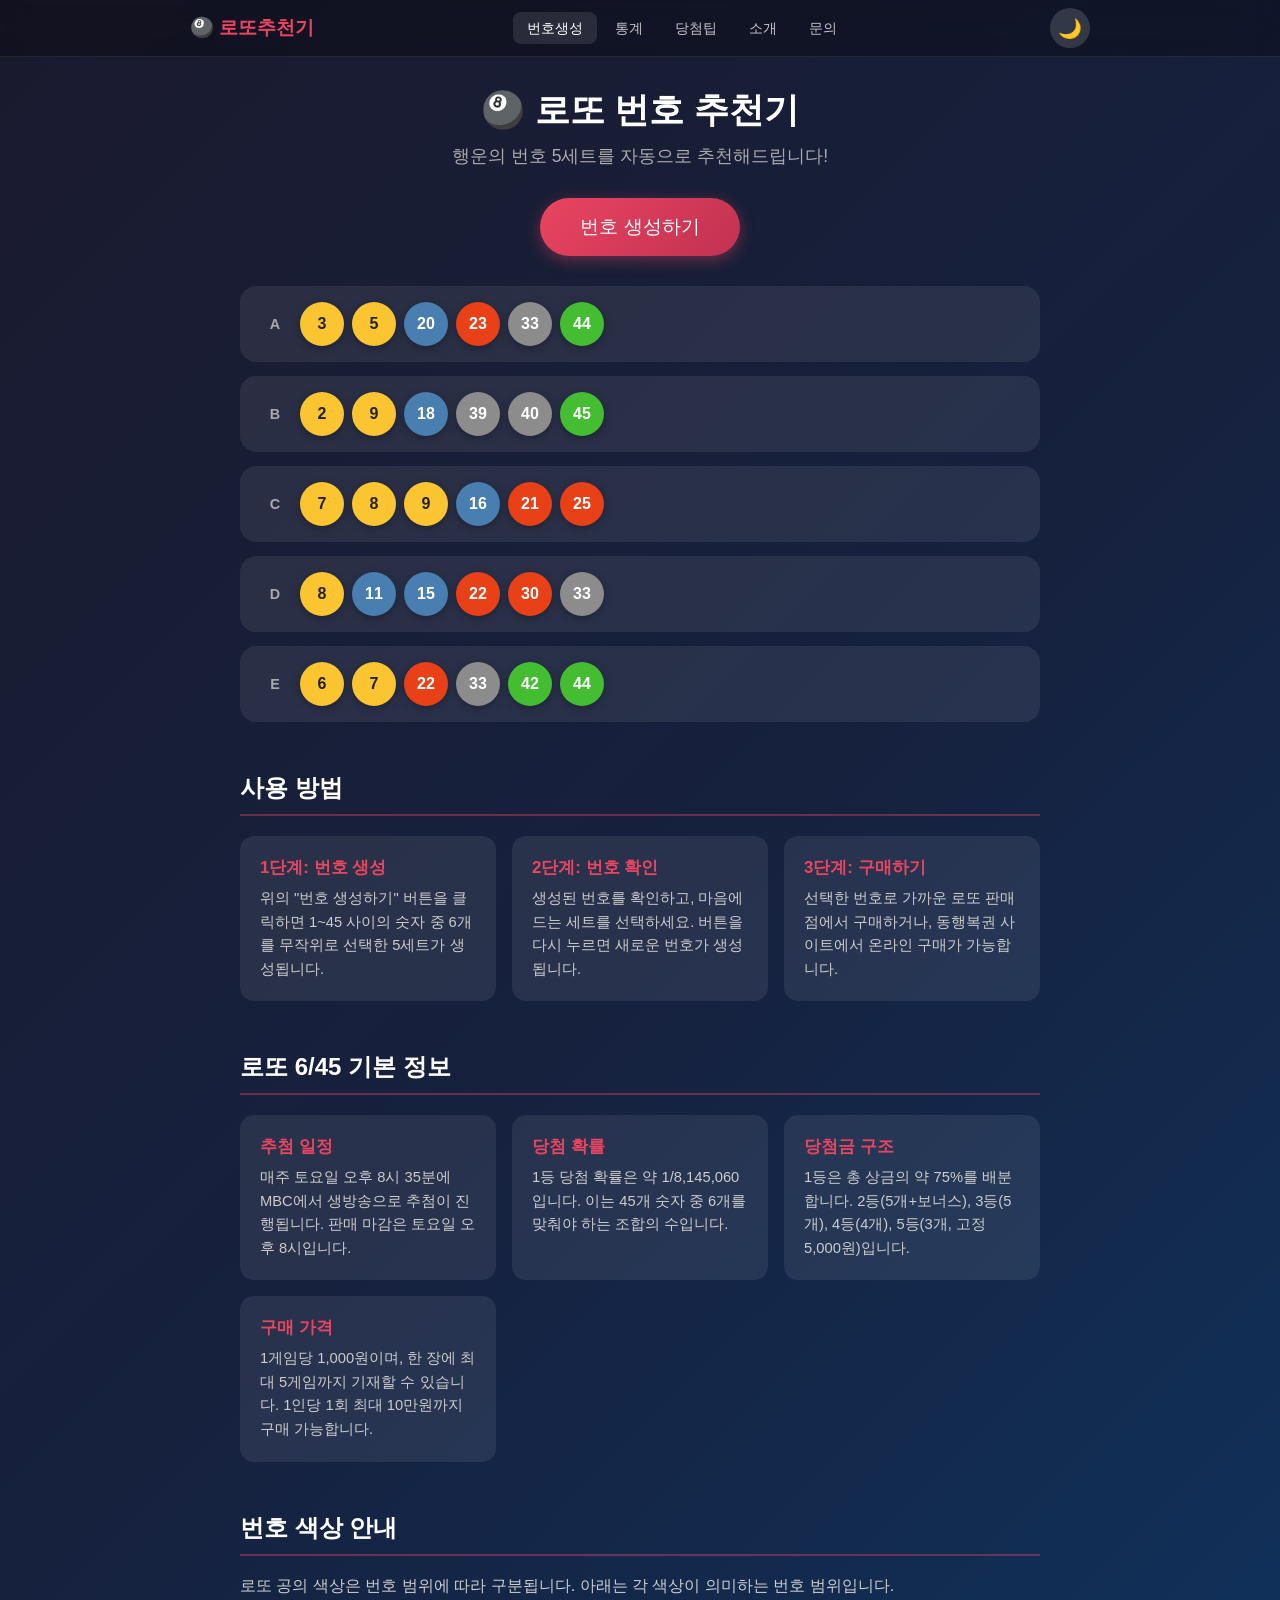
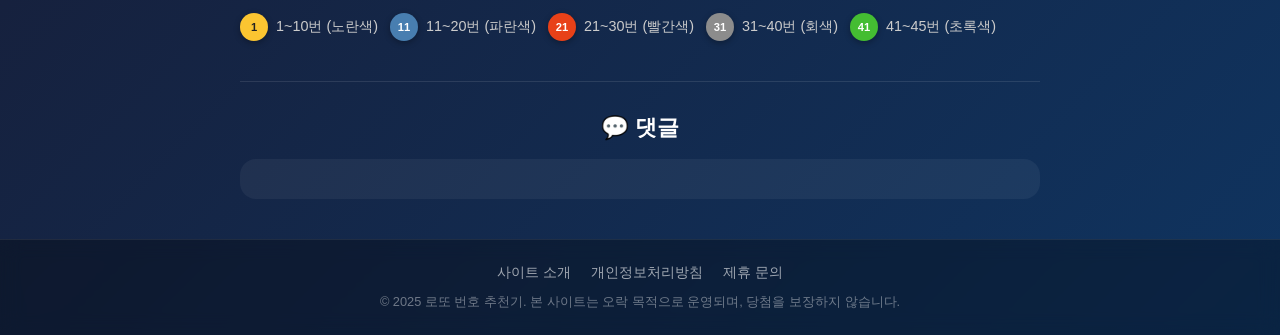
==== commit 4153935b: "Add Google Analytics (gtag.js) tracking to all pages Co-Authored-By: Claude Opus 4.6 <noreply@anthro" ====
--- a/index.html
+++ b/index.html
@@ -1,6 +1,14 @@
 <!doctype html>
 <html lang="ko">
 <head>
+  <!-- Google tag (gtag.js) -->
+  <script async src="https://www.googletagmanager.com/gtag/js?id=G-TFFYRJJHMG"></script>
+  <script>
+    window.dataLayer = window.dataLayer || [];
+    function gtag(){dataLayer.push(arguments);}
+    gtag('js', new Date());
+    gtag('config', 'G-TFFYRJJHMG');
+  </script>
   <meta charset="UTF-8" />
   <meta name="viewport" content="width=device-width, initial-scale=1.0" />
   <meta name="google-adsense-account" content="ca-pub-8860670766512405">
--- a/style.css
+++ b/style.css
@@ -482,6 +482,54 @@
 
 body.light .recent-draws tr:nth-child(even) {
   background: rgba(0, 0, 0, 0.03);
+}
+
+.draw-row:hover {
+  background: rgba(233, 69, 96, 0.1) !important;
+}
+
+.draw-row td:first-child::before {
+  content: '▶ ';
+  font-size: 0.6rem;
+  opacity: 0.5;
+}
+
+.prize-detail td {
+  padding: 12px 16px !important;
+  background: rgba(233, 69, 96, 0.06);
+  border-bottom: 1px solid rgba(233, 69, 96, 0.15);
+}
+
+body.light .prize-detail td {
+  background: rgba(233, 69, 96, 0.04);
+}
+
+.prize-info {
+  font-size: 0.88rem;
+  color: #ddd;
+  text-align: center;
+  line-height: 1.8;
+}
+
+body.light .prize-info {
+  color: #444;
+}
+
+.prize-badge {
+  display: inline-block;
+  padding: 2px 10px;
+  border-radius: 20px;
+  font-size: 0.75rem;
+  font-weight: 700;
+  color: #fff;
+}
+
+.prize-badge.p1 {
+  background: #e94560;
+}
+
+.prize-badge.p2 {
+  background: #487eb0;
 }
 
 .analysis-grid {
